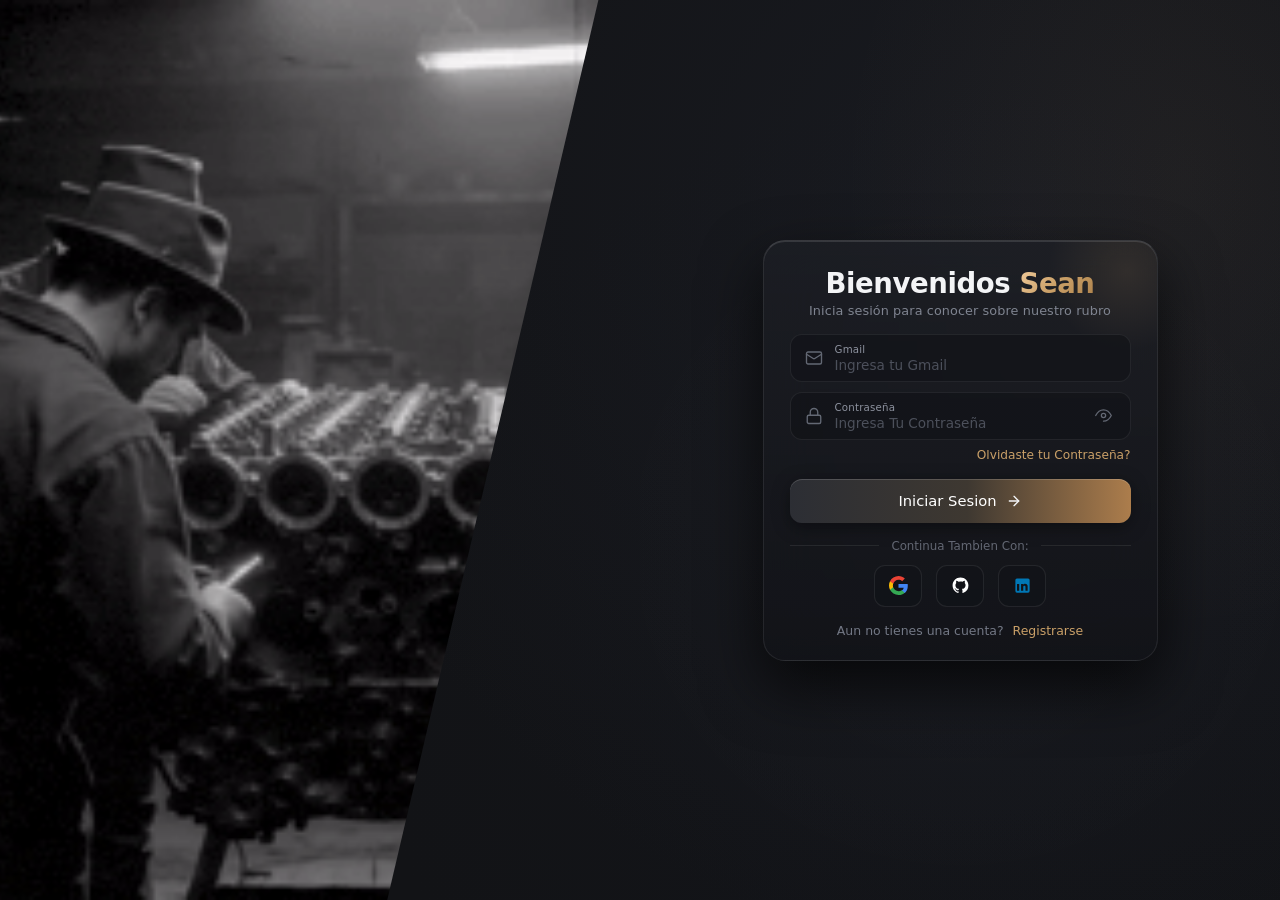
==== src/main/webapp/Login.html @ 49407c33 "AutoTech Manager" ====
<html lang="es">
<head>
    <meta charset="UTF-8">
    <meta name="viewport" content="width=device-width, initial-scale=1.0">
    <link rel="stylesheet" href="css/Login.css">
    <title>Login</title>
</head>
<body>
    
    <div class="seccion-diagonal" id="seccionDiagonal">
        <div class="fondo-container fondo-login"></div>
        <div class="fondo-container fondo-registro"></div>
        <video id="video-fondo" autoplay muted playsinline>
            <source src='Img/tank_smoke_all_sides_6.mp4' type='video/mp4'>
        </video>
    </div>

    <div class="contenido-derecho" id="panelFormularios">
        <div class="login-wrapper">

            <div class="login-card" id="cardLogin">
                <div class="card-header">
                    <h2 class="title">Bienvenidos <span class="accent-gold">Sean</span></h2>
                    <p class="subtitle">Inicia sesión para conocer sobre nuestro rubro</p>
                </div>

                <form class="login-form" id="loginForm" onsubmit="event.preventDefault();">
                    <div class="input-group">
                        <div class="input-icon">
                            <svg viewBox="0 0 24 24" fill="none" stroke="currentColor" stroke-width="1.8" stroke-linecap="round" stroke-linejoin="round">
                                <rect x="2" y="4" width="20" height="16" rx="2"/>
                                <path d="m22 7-8.97 5.7a1.94 1.94 0 0 1-2.06 0L2 7"/>
                            </svg>
                        </div>
                        <div class="input-content">
                            <label for="email">Gmail</label>
                            <input type="email" id="email" placeholder="Ingresa tu Gmail" required autocomplete="email">
                        </div>
                    </div>

                    <div class="input-group">
                        <div class="input-icon">
                            <svg viewBox="0 0 24 24" fill="none" stroke="currentColor" stroke-width="1.8" stroke-linecap="round" stroke-linejoin="round">
                                <rect x="3" y="11" width="18" height="11" rx="2" ry="2"/>
                                <path d="M7 11V7a5 5 0 0 1 10 0v4"/>
                            </svg>
                        </div>
                        <div class="input-content">
                            <label for="password">Contraseña</label>
                            <input type="password" id="password" placeholder="Ingresa Tu Contraseña" required autocomplete="current-password">
                        </div>
                        <button type="button" class="toggle-password" id="togglePassword" aria-label="Toggle password visibility">
                            <svg class="eye-icon eye-open" viewBox="0 0 24 24" fill="none" stroke="currentColor" stroke-width="1.8" stroke-linecap="round" stroke-linejoin="round">
                                <path d="M1 12s4-8 11-8 11 8 11 8-4 8-11 8-11-8z"/>
                                <circle cx="12" cy="12" r="3"/>
                            </svg>
                            <svg class="eye-icon eye-closed hidden" viewBox="0 0 24 24" fill="none" stroke="currentColor" stroke-width="1.8" stroke-linecap="round" stroke-linejoin="round">
                                <path d="M17.94 17.94A10.07 10.07 0 0 1 12 20c-7 0-11-8-11-8a18.45 18.45 0 0 1 5.06-5.94M9.9 4.24A9.12 9.12 0 0 1 12 4c7 0 11 8 11 8a18.5 18.5 0 0 1-2.16 3.19m-6.72-1.07a3 3 0 1 1-4.24-4.24"/>
                                <line x1="1" y1="1" x2="23" y2="23"/>
                            </svg>
                        </button>
                    </div>

                    <div class="forgot-wrapper">
                        <a href="#" class="forgot-link">Olvidaste tu Contraseña?</a>
                    </div>

                    <button type="submit" class="btn-signin">
                        <span>Iniciar Sesion</span>
                        <svg class="arrow-icon" viewBox="0 0 24 24" fill="none" stroke="currentColor" stroke-width="2" stroke-linecap="round" stroke-linejoin="round">
                            <line x1="5" y1="12" x2="19" y2="12"/>
                            <polyline points="12 5 19 12 12 19"/>
                        </svg>
                    </button>
                </form>

                <div class="divider">
                    <span>Continua Tambien Con:</span>
                </div>

                <div class="social-login">
                    <button type="button" class="btn-social" aria-label="Sign in with Google">
                        <svg viewBox="0 0 24 24">
                            <path fill="#4285F4" d="M23.745 12.27c0-.7-.06-1.4-.19-2.07H12v4.51h6.6c-.29 1.52-1.14 2.8-2.4 3.66v3.05h3.88c2.27-2.09 3.66-5.17 3.66-9.15z"/>
                            <path fill="#34A853" d="M12 24c3.24 0 5.95-1.08 7.93-2.91l-3.88-3.05c-1.08.72-2.45 1.16-4.05 1.16-3.12 0-5.77-2.1-6.72-4.93H1.27v3.15C3.25 21.31 7.31 24 12 24z"/>
                            <path fill="#FBBC05" d="M5.28 14.27c-.25-.72-.38-1.49-.38-2.27s.13-1.55.38-2.27V6.58H1.27C.46 8.2.01 10.05.01 12s.45 3.8 1.26 5.42l4.01-3.15z"/>
                            <path fill="#EA4335" d="M12 4.75c1.77 0 3.35.61 4.6 1.8l3.42-3.42C17.95 1.19 15.24 0 12 0 7.31 0 3.25 2.69 1.27 6.58l4.01 3.15c.95-2.83 3.6-4.98 6.72-4.98z"/>
                        </svg>
                    </button>

                    <button type="button" class="btn-social" aria-label="Sign in with GitHub">
                        <svg viewBox="0 0 24 24" fill="#ffffff">
                            <path fill-rule="evenodd" clip-rule="evenodd" d="M12 2C6.477 2 2 6.484 2 12.017c0 4.425 2.865 8.18 6.839 9.504.5.092.682-.217.682-.483 0-.237-.008-.868-.013-1.703-2.782.605-3.369-1.343-3.369-1.343-.454-1.158-1.11-1.466-1.11-1.466-.908-.62.069-.608.069-.608 1.003.07 1.53 1.032 1.53 1.032.892 1.53 2.341 1.088 2.91.832.092-.647.35-1.088.636-1.338-2.22-.253-4.555-1.113-4.555-4.951 0-1.093.39-1.988 1.029-2.688-.103-.253-.446-1.272.098-2.65 0 0 .84-.27 2.75 1.026A9.564 9.564 0 0112 6.844c.85.004 1.705.115 2.504.337 1.909-1.296 2.747-1.027 2.747-1.027.546 1.379.202 2.398.1 2.651.64.7 1.028 1.595 1.028 2.688 0 3.848-2.339 4.695-4.566 4.943.359.309.678.92.678 1.855 0 1.338-.012 2.419-.012 2.747 0 .268.18.58.688.482A10.019 10.019 0 0022 12.017C22 6.484 17.522 2 12 2z"/>
                        </svg>
                    </button>

                    <button type="button" class="btn-social" aria-label="Sign in with LinkedIn">
                        <svg viewBox="0 0 24 24" fill="#0077b5">
                            <path d="M19 3a2 2 0 0 1 2 2v14a2 2 0 0 1-2 2H5a2 2 0 0 1-2-2V5a2 2 0 0 1 2-2h14m-.5 15.5v-5.3a3.26 3.26 0 0 0-3.26-3.26c-.85 0-1.84.52-2.28 1.3v-1.11h-2.79v8.37h2.79v-4.93c0-.77.62-1.4 1.39-1.4a1.4 1.4 0 0 1 1.4 1.4v4.93h2.75M6.46 8.76c-.97 0-1.75-.79-1.75-1.76s.78-1.75 1.75-1.75a1.75 1.75 0 0 1 0 3.51m1.39 9.74v-8.37H5.07v8.37h2.78z"/>
                        </svg>
                    </button>
                </div>

                <div class="card-footer">
                    <span>Aun no tienes una cuenta?</span>
                    <a href="#" class="signup-link" id="btnGoToRegister">Registrarse</a>
                </div>
            </div>

            <div class="login-card" id="cardRegister">
                <div class="card-header">
                    <h2 class="title">Crear <span class="accent-gold">Cuenta</span></h2>
                    <p class="subtitle">Únete a para obtener exclusividad!</p>
                </div>

                <form class="login-form" id="registerForm" onsubmit="event.preventDefault();">
                    <div class="input-group">
                        <div class="input-icon">
                            <svg viewBox="0 0 24 24" fill="none" stroke="currentColor" stroke-width="1.8" stroke-linecap="round" stroke-linejoin="round">
                                <path d="M20 21v-2a4 4 0 0 0-4-4H8a4 4 0 0 0-4 4v2"/>
                                <circle cx="12" cy="7" r="4"/>
                            </svg>
                        </div>
                        <div class="input-content">
                            <label for="reg-name">Nombre Completo</label>
                            <input type="text" id="reg-name" placeholder="Ingrese su Nombre Completo" required autocomplete="name">
                        </div>
                    </div>

                    <div class="input-group">
                        <div class="input-icon">
                            <svg viewBox="0 0 24 24" fill="none" stroke="currentColor" stroke-width="1.8" stroke-linecap="round" stroke-linejoin="round">
                                <rect x="2" y="4" width="20" height="16" rx="2"/>
                                <path d="m22 7-8.97 5.7a1.94 1.94 0 0 1-2.06 0L2 7"/>
                            </svg>
                        </div>
                        <div class="input-content">
                            <label for="reg-email">Gmail</label>
                            <input type="email" id="reg-email" placeholder="Ingresa Contraseña" required autocomplete="email">
                        </div>
                    </div>

                    <div class="input-group">
                        <div class="input-icon">
                            <svg viewBox="0 0 24 24" fill="none" stroke="currentColor" stroke-width="1.8" stroke-linecap="round" stroke-linejoin="round">
                                <rect x="3" y="11" width="18" height="11" rx="2" ry="2"/>
                                <path d="M7 11V7a5 5 0 0 1 10 0v4"/>
                            </svg>
                        </div>
                        <div class="input-content">
                            <label for="reg-password">Contraseña</label>
                            <input type="password" id="reg-password" placeholder="Crea Tu Contaseña" required autocomplete="new-password">
                        </div>
                        <button type="button" class="toggle-password" id="toggleRegPassword" aria-label="Toggle password visibility">
                            <svg class="eye-icon eye-open" viewBox="0 0 24 24" fill="none" stroke="currentColor" stroke-width="1.8" stroke-linecap="round" stroke-linejoin="round">
                                <path d="M1 12s4-8 11-8 11 8 11 8-4 8-11 8-11-8z"/>
                                <circle cx="12" cy="12" r="3"/>
                            </svg>
                            <svg class="eye-icon eye-closed hidden" viewBox="0 0 24 24" fill="none" stroke="currentColor" stroke-width="1.8" stroke-linecap="round" stroke-linejoin="round">
                                <path d="M17.94 17.94A10.07 10.07 0 0 1 12 20c-7 0-11-8-11-8a18.45 18.45 0 0 1 5.06-5.94M9.9 4.24A9.12 9.12 0 0 1 12 4c7 0 11 8 11 8a18.5 18.5 0 0 1-2.16 3.19m-6.72-1.07a3 3 0 1 1-4.24-4.24"/>
                                <line x1="1" y1="1" x2="23" y2="23"/>
                            </svg>
                        </button>
                    </div>

                    <div class="input-group">
                        <div class="input-icon">
                            <svg viewBox="0 0 24 24" fill="none" stroke="currentColor" stroke-width="1.8" stroke-linecap="round" stroke-linejoin="round">
                                <rect x="3" y="11" width="18" height="11" rx="2" ry="2"/>
                                <path d="M7 11V7a5 5 0 0 1 10 0v4"/>
                            </svg>
                        </div>
                        <div class="input-content">
                            <label for="reg-confirm-password">Confirmar Contraseña</label>
                            <input type="password" id="reg-confirm-password" placeholder="Repite Tu Contraseña" required autocomplete="new-password">
                        </div>
                        <button type="button" class="toggle-password" id="toggleRegConfirmPassword" aria-label="Toggle password visibility">
                            <svg class="eye-icon eye-open" viewBox="0 0 24 24" fill="none" stroke="currentColor" stroke-width="1.8" stroke-linecap="round" stroke-linejoin="round">
                                <path d="M1 12s4-8 11-8 11 8 11 8-4 8-11 8-11-8z"/>
                                <circle cx="12" cy="12" r="3"/>
                            </svg>
                            <svg class="eye-icon eye-closed hidden" viewBox="0 0 24 24" fill="none" stroke="currentColor" stroke-width="1.8" stroke-linecap="round" stroke-linejoin="round">
                                <path d="M17.94 17.94A10.07 10.07 0 0 1 12 20c-7 0-11-8-11-8a18.45 18.45 0 0 1 5.06-5.94M9.9 4.24A9.12 9.12 0 0 1 12 4c7 0 11 8 11 8a18.5 18.5 0 0 1-2.16 3.19m-6.72-1.07a3 3 0 1 1-4.24-4.24"/>
                                <line x1="1" y1="1" x2="23" y2="23"/>
                            </svg>
                        </button>
                    </div>

                    <button type="submit" class="btn-signin">
                        <span>Crear Cuenta</span>
                        <svg class="arrow-icon" viewBox="0 0 24 24" fill="none" stroke="currentColor" stroke-width="2" stroke-linecap="round" stroke-linejoin="round">
                            <line x1="5" y1="12" x2="19" y2="12"/>
                            <polyline points="12 5 19 12 12 19"/>
                        </svg>
                    </button>
                </form>

                <div class="divider">
                    <span>Registrate Tambien Con:</span>
                </div>

                <div class="social-login">
                    <button type="button" class="btn-social" aria-label="Sign up with Google">
                        <svg viewBox="0 0 24 24">
                            <path fill="#4285F4" d="M23.745 12.27c0-.7-.06-1.4-.19-2.07H12v4.51h6.6c-.29 1.52-1.14 2.8-2.4 3.66v3.05h3.88c2.27-2.09 3.66-5.17 3.66-9.15z"/>
                            <path fill="#34A853" d="M12 24c3.24 0 5.95-1.08 7.93-2.91l-3.88-3.05c-1.08.72-2.45 1.16-4.05 1.16-3.12 0-5.77-2.1-6.72-4.93H1.27v3.15C3.25 21.31 7.31 24 12 24z"/>
                            <path fill="#FBBC05" d="M5.28 14.27c-.25-.72-.38-1.49-.38-2.27s.13-1.55.38-2.27V6.58H1.27C.46 8.2.01 10.05.01 12s.45 3.8 1.26 5.42l4.01-3.15z"/>
                            <path fill="#EA4335" d="M12 4.75c1.77 0 3.35.61 4.6 1.8l3.42-3.42C17.95 1.19 15.24 0 12 0 7.31 0 3.25 2.69 1.27 6.58l4.01 3.15c.95-2.83 3.6-4.98 6.72-4.98z"/>
                        </svg>
                    </button>
                    <button type="button" class="btn-social" aria-label="Sign up with GitHub">
                        <svg viewBox="0 0 24 24" fill="#ffffff">
                            <path fill-rule="evenodd" clip-rule="evenodd" d="M12 2C6.477 2 2 6.484 2 12.017c0 4.425 2.865 8.18 6.839 9.504.5.092.682-.217.682-.483 0-.237-.008-.868-.013-1.703-2.782.605-3.369-1.343-3.369-1.343-.454-1.158-1.11-1.466-1.11-1.466-.908-.62.069-.608.069-.608 1.003.07 1.53 1.032 1.53 1.032.892 1.53 2.341 1.088 2.91.832.092-.647.35-1.088.636-1.338-2.22-.253-4.555-1.113-4.555-4.951 0-1.093.39-1.988 1.029-2.688-.103-.253-.446-1.272.098-2.65 0 0 .84-.27 2.75 1.026A9.564 9.564 0 0112 6.844c.85.004 1.705.115 2.504.337 1.909-1.296 2.747-1.027 2.747-1.027.546 1.379.202 2.398.1 2.651.64.7 1.028 1.595 1.028 2.688 0 3.848-2.339 4.695-4.566 4.943.359.309.678.92.678 1.855 0 1.338-.012 2.419-.012 2.747 0 .268.18.58.688.482A10.019 10.019 0 0022 12.017C22 6.484 17.522 2 12 2z"/>
                        </svg>
                    </button>
                    <button type="button" class="btn-social" aria-label="Sign up with LinkedIn">
                        <svg viewBox="0 0 24 24" fill="#0077b5">
                            <path d="M19 3a2 2 0 0 1 2 2v14a2 2 0 0 1-2 2H5a2 2 0 0 1-2-2V5a2 2 0 0 1 2-2h14m-.5 15.5v-5.3a3.26 3.26 0 0 0-3.26-3.26c-.85 0-1.84.52-2.28 1.3v-1.11h-2.79v8.37h2.79v-4.93c0-.77.62-1.4 1.39-1.4a1.4 1.4 0 0 1 1.4 1.4v4.93h2.75M6.46 8.76c-.97 0-1.75-.79-1.75-1.76s.78-1.75 1.75-1.75a1.75 1.75 0 0 1 0 3.51m1.39 9.74v-8.37H5.07v8.37h2.78z"/>
                        </svg>
                    </button>
                </div>

                <div class="card-footer">
                    <span>Ya tienes una cuenta?</span>
                    <a href="#" class="signup-link" id="btnGoToLogin">Iniciar Sesion</a>
                </div>
            </div>

        </div>
    </div>

    <script>
        const tiempoEsperaVideo = 5000; 
        let videoTimeout = null;

        function reproducirVideoLogin() {
            const media = document.getElementById('gif-fondo') || document.getElementById('video-fondo');
            if (!media) return;

            clearTimeout(videoTimeout);
            media.classList.remove('ocultar-video', 'ocultar-multimedia');
            
            if (typeof media.play === 'function') {
                media.currentTime = 0;
                media.play().catch(() => {});
            }

            videoTimeout = setTimeout(function() {
                media.classList.add('ocultar-video', 'ocultar-multimedia');
                if (typeof media.pause === 'function') {
                    setTimeout(function() {
                        media.pause();
                    }, 1000);
                }
            }, tiempoEsperaVideo);
        }

        reproducirVideoLogin();

        function setupPasswordToggle(btnId, inputId) {
            const btn = document.getElementById(btnId);
            const input = document.getElementById(inputId);
            if (!btn || !input) return;
            const openEye = btn.querySelector('.eye-open');
            const closedEye = btn.querySelector('.eye-closed');

            btn.addEventListener('click', () => {
                const isPassword = input.getAttribute('type') === 'password';
                input.setAttribute('type', isPassword ? 'text' : 'password');
                openEye.classList.toggle('hidden', isPassword);
                closedEye.classList.toggle('hidden', !isPassword);
            });
        }

        setupPasswordToggle('togglePassword', 'password');
        setupPasswordToggle('toggleRegPassword', 'reg-password');
        setupPasswordToggle('toggleRegConfirmPassword', 'reg-confirm-password');

        const btnGoToRegister = document.getElementById('btnGoToRegister');
        const btnGoToLogin = document.getElementById('btnGoToLogin');
        const cardLogin = document.getElementById('cardLogin');
        const cardRegister = document.getElementById('cardRegister');

        btnGoToRegister.addEventListener('click', (e) => {
            e.preventDefault();
            const media = document.getElementById('gif-fondo') || document.getElementById('video-fondo');
            if (media && !media.classList.contains('ocultar-video') && !media.classList.contains('ocultar-multimedia')) {
                media.classList.add('ocultar-video', 'ocultar-multimedia');
                if (typeof media.pause === 'function') {
                    setTimeout(() => media.pause(), 1000);
                }
            }

            document.body.classList.add('modo-registro');

            cardLogin.style.opacity = '0';
            cardLogin.style.transform = 'scale(0.95) translateY(-10px)';

            setTimeout(() => {
                cardLogin.style.display = 'none';
                cardRegister.style.display = 'block';
                cardRegister.offsetHeight;
                cardRegister.style.opacity = '1';
                cardRegister.style.transform = 'scale(1) translateY(0)';
            }, 320);
        });

        btnGoToLogin.addEventListener('click', (e) => {
            e.preventDefault();
            document.body.classList.remove('modo-registro');

            reproducirVideoLogin();

            cardRegister.style.opacity = '0';
            cardRegister.style.transform = 'scale(0.95) translateY(10px)';

            setTimeout(() => {
                cardRegister.style.display = 'none';
                cardLogin.style.display = 'block';
                cardLogin.offsetHeight;
                cardLogin.style.opacity = '1';
                cardLogin.style.transform = 'scale(1) translateY(0)';
            }, 320);
        });
    </script>
</body>
</html>
---- src/main/webapp/css/Login.css ----
input::-ms-reveal,
input::-ms-clear {
    display: none;
}

input:-webkit-autofill,
input:-webkit-autofill:hover,
input:-webkit-autofill:focus,
input:-webkit-autofill:active {
    -webkit-box-shadow: 0 0 0 1000px #18191f inset !important;
    box-shadow: 0 0 0 1000px #18191f inset !important;
    -webkit-text-fill-color: #f1f2f5 !important;
    caret-color: #ffffff !important;
    transition: background-color 5000s ease-in-out 0s;
}

input:autofill {
    background-color: #18191f !important;
    color: #f1f2f5 !important;
}

* {
    box-sizing: border-box;
}

body, html {
    margin: 0;
    padding: 0;
    width: 100%;
    height: 100vh;
    overflow: hidden;
    font-family: 'Plus Jakarta Sans', system-ui, -apple-system, BlinkMacSystemFont, 'Segoe UI', Roboto, sans-serif;
    background-color: #121316;
    background-image: 
        radial-gradient(circle at 80% 25%, rgba(35, 38, 48, 0.4) 0%, transparent 60%),
        radial-gradient(circle at 75% 75%, rgba(20, 22, 28, 0.6) 0%, transparent 50%);
    color: #ffffff;
    transition: background-image 0.85s ease;
}

body.modo-registro {
    background-image: 
        radial-gradient(circle at 20% 25%, rgba(35, 38, 48, 0.4) 0%, transparent 60%),
        radial-gradient(circle at 25% 75%, rgba(20, 22, 28, 0.6) 0%, transparent 50%);
}

.seccion-diagonal {
    position: absolute;
    top: 0;
    left: 0;
    width: 55%;
    height: 100vh;
    clip-path: polygon(0 0, 85% 0, 55% 100%, 0 100%);
    overflow: hidden;
    z-index: 10;
    transition: 
        left 0.85s cubic-bezier(0.65, 0, 0.35, 1),
        clip-path 0.85s cubic-bezier(0.65, 0, 0.35, 1);
}

body.modo-registro .seccion-diagonal {
    left: 45%;
    clip-path: polygon(15% 0, 100% 0, 100% 100%, 45% 100%);
}

.fondo-container {
    position: absolute;
    top: 0;
    left: 0;
    width: 100%;
    height: 100%;
    background-size: cover;
    background-position: center;
    background-repeat: no-repeat;
    transition: opacity 0.85s cubic-bezier(0.65, 0, 0.35, 1);
}

.fondo-login {
    background-image: url('../Img/v8_vintage_static.gif');
    opacity: 1;
    z-index: 1;
}

.fondo-registro {
    background-image: url('../Img/mecanicos_motor_cine_bn.gif');
    opacity: 0;
    z-index: 2;
}

#video-fondo,
#gif-fondo,
.fondo-multimedia {
    position: absolute;
    top: 50%;
    left: 50%;
    width: 100%;
    height: 100%;
    min-width: 100%;
    min-height: 100%;
    transform: translate(-50%, -50%);
    object-fit: cover;
    object-position: center;
    z-index: 3;
    transition: opacity 1s ease-in-out;
    opacity: 1;
    pointer-events: none;
}

.ocultar-video,
.ocultar-multimedia {
    opacity: 0 !important;
    pointer-events: none;
}

body.modo-registro .fondo-login {
    opacity: 0;
}

body.modo-registro .fondo-registro {
    opacity: 1;
}

body.modo-registro #video-fondo,
body.modo-registro #gif-fondo,
body.modo-registro .fondo-multimedia {
    opacity: 0 !important;
    pointer-events: none;
}

.contenido-derecho {
    position: absolute;
    top: 0;
    left: 50%;
    width: 50%;
    height: 100vh;
    display: flex;
    justify-content: center;
    align-items: center;
    padding: 1.5rem;
    overflow-y: auto;
    overflow-x: hidden;
    z-index: 20;
    background: 
        radial-gradient(ellipse at 85% 20%, rgba(202, 160, 104, 0.05) 0%, transparent 45%),
        radial-gradient(circle at 50% 60%, rgba(255, 255, 255, 0.015) 0%, transparent 60%);
    transition: 
        left 0.85s cubic-bezier(0.65, 0, 0.35, 1),
        background 0.85s ease;
}

body.modo-registro .contenido-derecho {
    left: 0;
    background: 
        radial-gradient(ellipse at 15% 20%, rgba(202, 160, 104, 0.05) 0%, transparent 45%),
        radial-gradient(circle at 50% 60%, rgba(255, 255, 255, 0.015) 0%, transparent 60%);
}

.contenido-derecho::-webkit-scrollbar {
    width: 5px;
}
.contenido-derecho::-webkit-scrollbar-track {
    background: transparent;
}
.contenido-derecho::-webkit-scrollbar-thumb {
    background: rgba(255, 255, 255, 0.1);
    border-radius: 10px;
}

.login-wrapper {
    position: relative;
    width: 100%;
    max-width: 395px;
    display: flex;
    flex-direction: column;
    align-items: center;
    margin: auto;
}

.login-card {
    position: relative;
    width: 100%;
    background: linear-gradient(180deg, rgba(29, 31, 37, 0.75) 0%, rgba(18, 19, 24, 0.92) 100%);
    backdrop-filter: blur(24px);
    -webkit-backdrop-filter: blur(24px);
    border: 1px solid rgba(255, 255, 255, 0.08);
    border-top: 1px solid rgba(255, 255, 255, 0.16);
    border-radius: 22px;
    padding: 26px 26px 22px 26px;
    box-shadow: 
        0 25px 60px rgba(0, 0, 0, 0.7),
        inset 0 1px 0 rgba(255, 255, 255, 0.12);
    overflow: hidden;
    transition: 
        opacity 0.32s cubic-bezier(0.4, 0, 0.2, 1),
        transform 0.32s cubic-bezier(0.4, 0, 0.2, 1);
}

#cardRegister {
    display: none;
    opacity: 0;
    transform: scale(0.96) translateY(8px);
}

.login-card::before {
    content: '';
    position: absolute;
    top: -50px;
    right: -50px;
    width: 160px;
    height: 160px;
    background: radial-gradient(circle, rgba(202, 160, 104, 0.12) 0%, transparent 70%);
    pointer-events: none;
    z-index: 1;
}

.card-header {
    text-align: center;
    margin-bottom: 16px;
    position: relative;
    z-index: 2;
}

.card-header .title {
    font-size: 1.72rem;
    font-weight: 600;
    color: #f3f4f6;
    margin: 0;
    letter-spacing: -0.4px;
}

.accent-gold {
    color: #caa068;
    background: linear-gradient(135deg, #f2cd9d 0%, #caa068 50%, #ad824b 100%);
    background-clip: text;
    -webkit-background-clip: text;
    -webkit-text-fill-color: transparent;
}

.card-header .subtitle {
    font-size: 0.8rem;
    color: #7f8490;
    margin: 4px 0 0 0;
    font-weight: 400;
    letter-spacing: 0.1px;
}

.login-form {
    width: 100%;
    display: flex;
    flex-direction: column;
    position: relative;
    z-index: 2;
}

.input-group {
    display: flex;
    align-items: center;
    gap: 12px;
    background: rgba(18, 19, 23, 0.65);
    border: 1px solid rgba(255, 255, 255, 0.07);
    border-radius: 12px;
    padding: 8px 14px;
    margin-bottom: 10px;
    transition: all 0.25s ease;
}

.input-group:focus-within {
    border-color: rgba(202, 160, 104, 0.45);
    box-shadow: 0 0 0 3px rgba(202, 160, 104, 0.12);
    background: rgba(25, 27, 33, 0.85);
}

.input-icon {
    display: flex;
    align-items: center;
    justify-content: center;
    color: #636874;
    flex-shrink: 0;
    transition: color 0.25s ease;
}

.input-group:focus-within .input-icon {
    color: #caa068;
}

.input-icon svg {
    width: 18px;
    height: 18px;
}

.input-content {
    display: flex;
    flex-direction: column;
    flex: 1;
    min-width: 0;
}

.input-content label {
    font-size: 0.64rem;
    font-weight: 500;
    color: #8d929f;
    margin-bottom: 2px;
    letter-spacing: 0.2px;
}

.input-content input {
    background: transparent;
    border: none;
    outline: none;
    font-size: 0.85rem;
    color: #f1f2f5;
    font-family: inherit;
    width: 100%;
    padding: 0;
}

.input-content input::placeholder {
    color: #4c505b;
}

.toggle-password {
    background: none;
    border: none;
    outline: none;
    cursor: pointer;
    color: #636874;
    padding: 4px;
    display: flex;
    align-items: center;
    justify-content: center;
    flex-shrink: 0;
    transition: color 0.2s ease;
}

.toggle-password:hover {
    color: #caa068;
}

.toggle-password svg {
    width: 17px;
    height: 17px;
}

.hidden {
    display: none !important;
}

.forgot-wrapper {
    text-align: right;
    margin-top: -2px;
    margin-bottom: 14px;
}

.forgot-link {
    color: #caa068;
    font-size: 0.76rem;
    font-weight: 500;
    text-decoration: none;
    transition: color 0.2s ease;
}

.forgot-link:hover {
    color: #e5b982;
    text-decoration: underline;
}

.btn-signin {
    width: 100%;
    height: 44px;
    border-radius: 12px;
    border: 0px solid rgba(255, 255, 255, 0.12);
    background: linear-gradient(90deg, #2c2e34 0%, #3e3831 52%, #ac7d4c 100%);
    box-shadow: 
        0 4px 18px rgba(0, 0, 0, 0.4),
        inset 0 1px 0 rgba(255, 255, 255, 0.16);
    color: #ffffff;
    font-size: 0.92rem;
    font-weight: 500;
    font-family: inherit;
    cursor: pointer;
    display: flex;
    align-items: center;
    justify-content: center;
    gap: 9px;
    transition: all 0.25s ease;
    margin-top: 3px;
}

.btn-signin:hover {
    background: linear-gradient(90deg, #353841 0%, #4b433a 52%, #86694d 100%);
    box-shadow: 
        0 6px 24px rgba(111, 88, 64, 0.38),
        inset 0 1px 0 rgba(255, 255, 255, 0.25);
    transform: translateY(-1px);
}

.btn-signin:active {
    transform: translateY(1px);
    box-shadow: 0 2px 10px rgba(0, 0, 0, 0.4);
}

.arrow-icon {
    width: 16px;
    height: 16px;
    stroke: #f3f4f6;
    transition: transform 0.2s ease;
}

.btn-signin:hover .arrow-icon {
    transform: translateX(4px);
}

.divider {
    display: flex;
    align-items: center;
    text-align: center;
    margin: 14px 0 12px 0;
    position: relative;
    z-index: 2;
}

.divider::before,
.divider::after {
    content: '';
    flex: 1;
    height: 1px;
    background: rgba(255, 255, 255, 0.08);
}

.divider span {
    padding: 0 12px;
    font-size: 0.74rem;
    color: #636773;
    font-weight: 400;
}

.social-login {
    display: flex;
    justify-content: center;
    gap: 14px;
    margin-bottom: 16px;
    position: relative;
    z-index: 2;
}

.btn-social {
    width: 48px;
    height: 42px;
    border-radius: 11px;
    background: rgba(18, 19, 23, 0.65);
    border: 1px solid rgba(255, 255, 255, 0.08);
    display: flex;
    align-items: center;
    justify-content: center;
    cursor: pointer;
    transition: all 0.25s ease;
    padding: 0;
}

.btn-social svg {
    width: 19px;
    height: 19px;
    display: block;
}

.btn-social:hover {
    background: rgba(30, 33, 40, 0.9);
    border-color: #eeb876;
    transform: translateY(-2px);
    box-shadow: 0 6px 16px rgba(0, 0, 0, 0.45);
}

.btn-social:active {
    transform: translateY(0);
}

.card-footer {
    text-align: center;
    font-size: 0.78rem;
    color: #737885;
    position: relative;
    z-index: 2;
}

.signup-link {
    color: #caa068;
    font-weight: 500;
    text-decoration: none;
    margin-left: 5px;
    cursor: pointer;
    transition: color 0.2s ease;
}

.signup-link:hover {
    color: #e5b982;
    text-decoration: underline;
}

@media (max-width: 980px) and (min-width: 769px) {
    .seccion-diagonal {
        width: 50%;
        clip-path: polygon(0 0, 85% 0, 55% 100%, 0 100%);
    }

    body.modo-registro .seccion-diagonal {
        left: 50%;
        clip-path: polygon(15% 0, 100% 0, 100% 100%, 45% 100%);
    }

    .contenido-derecho {
        width: 50%;
        left: 50%;
        padding: 1rem;
    }

    body.modo-registro .contenido-derecho {
        left: 0;
    }
}

@media (max-width: 768px) {
    body, html {
        overflow-y: auto;
    }

    .seccion-diagonal {
        display: none;
    }

    .contenido-derecho {
        position: relative;
        left: 0 !important;
        width: 100%;
        min-height: 100vh;
        padding: 1.5rem 1rem;
    }

    .login-card {
        padding: 22px 18px 18px 18px;
    }
}
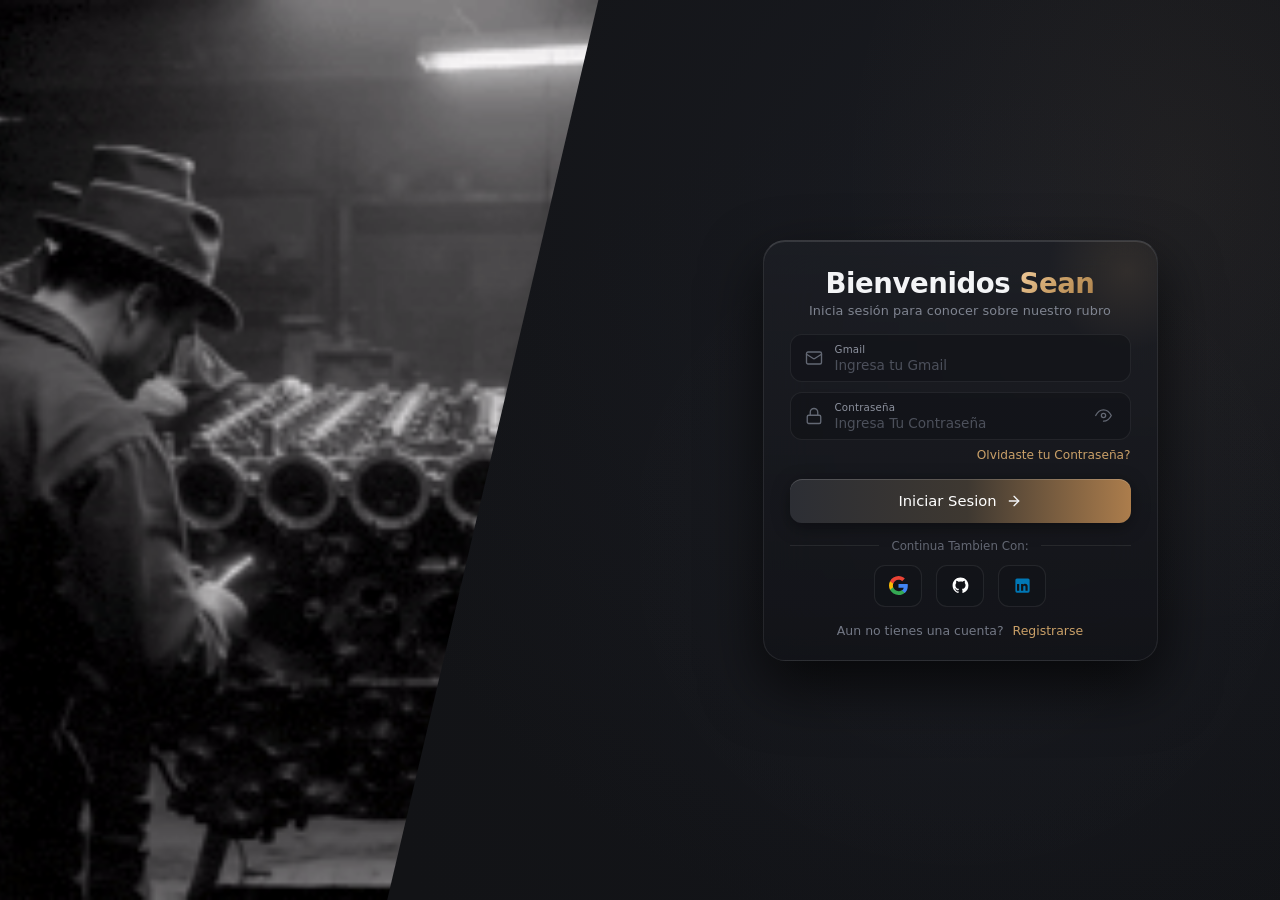
==== commit 97806e36: "Todo conectado a Azure" ====
--- a/src/main/webapp/Login.html
+++ b/src/main/webapp/Login.html
@@ -323,5 +323,47 @@
             }, 320);
         });
     </script>
+<script>
+/* Conexion real del login y el registro con la base de datos (api/auth) */
+(function () {
+    function aviso(form, texto, bien) {
+        let p = form.querySelector('.aviso');
+        if (!p) { p = document.createElement('p'); p.className = 'aviso'; p.style.cssText = 'margin:12px 0 0;font-size:14px;text-align:center'; form.appendChild(p); }
+        p.style.color = bien ? '#7bd88f' : '#ff8a80';
+        p.textContent = texto;
+    }
+    async function enviar(ruta, datos) {
+        try {
+            const r = await fetch('api/auth/' + ruta, { method: 'POST', headers: { 'Content-Type': 'application/json' }, body: JSON.stringify(datos) });
+            let j = {}; try { j = await r.json(); } catch (e) { }
+            return { ok: r.ok && j.ok, error: j.error || 'No se pudo completar la operacion.' };
+        } catch (e) { return { ok: false, error: 'No se pudo conectar con el servidor.' }; }
+    }
+    function ocupado(form, si) { const b = form.querySelector('button[type="submit"]'); if (b) b.disabled = si; }
+
+    const fl = document.getElementById('loginForm');
+    fl.addEventListener('submit', async function () {
+        const correo = document.getElementById('email').value.trim(), password = document.getElementById('password').value;
+        if (!correo || !password) { aviso(fl, 'Escribe tu correo y tu contrasena.', false); return; }
+        ocupado(fl, true); aviso(fl, 'Entrando...', true);
+        const r = await enviar('login', { correo, password });
+        ocupado(fl, false);
+        if (r.ok) { location.href = 'dashboard.html'; } else { aviso(fl, r.error, false); }
+    });
+
+    const fr = document.getElementById('registerForm');
+    fr.addEventListener('submit', async function () {
+        const nombre = document.getElementById('reg-name').value.trim(), correo = document.getElementById('reg-email').value.trim();
+        const password = document.getElementById('reg-password').value, confirma = document.getElementById('reg-confirm-password').value;
+        if (!nombre || !correo || !password) { aviso(fr, 'Completa todos los campos.', false); return; }
+        if (password !== confirma) { aviso(fr, 'Las contrasenas no coinciden.', false); return; }
+        ocupado(fr, true); aviso(fr, 'Creando tu cuenta...', true);
+        let r = await enviar('register', { nombre, correo, password });
+        if (r.ok) r = await enviar('login', { correo, password });
+        ocupado(fr, false);
+        if (r.ok) { location.href = 'dashboard.html'; } else { aviso(fr, r.error, false); }
+    });
+})();
+</script>
 </body>
 </html>
